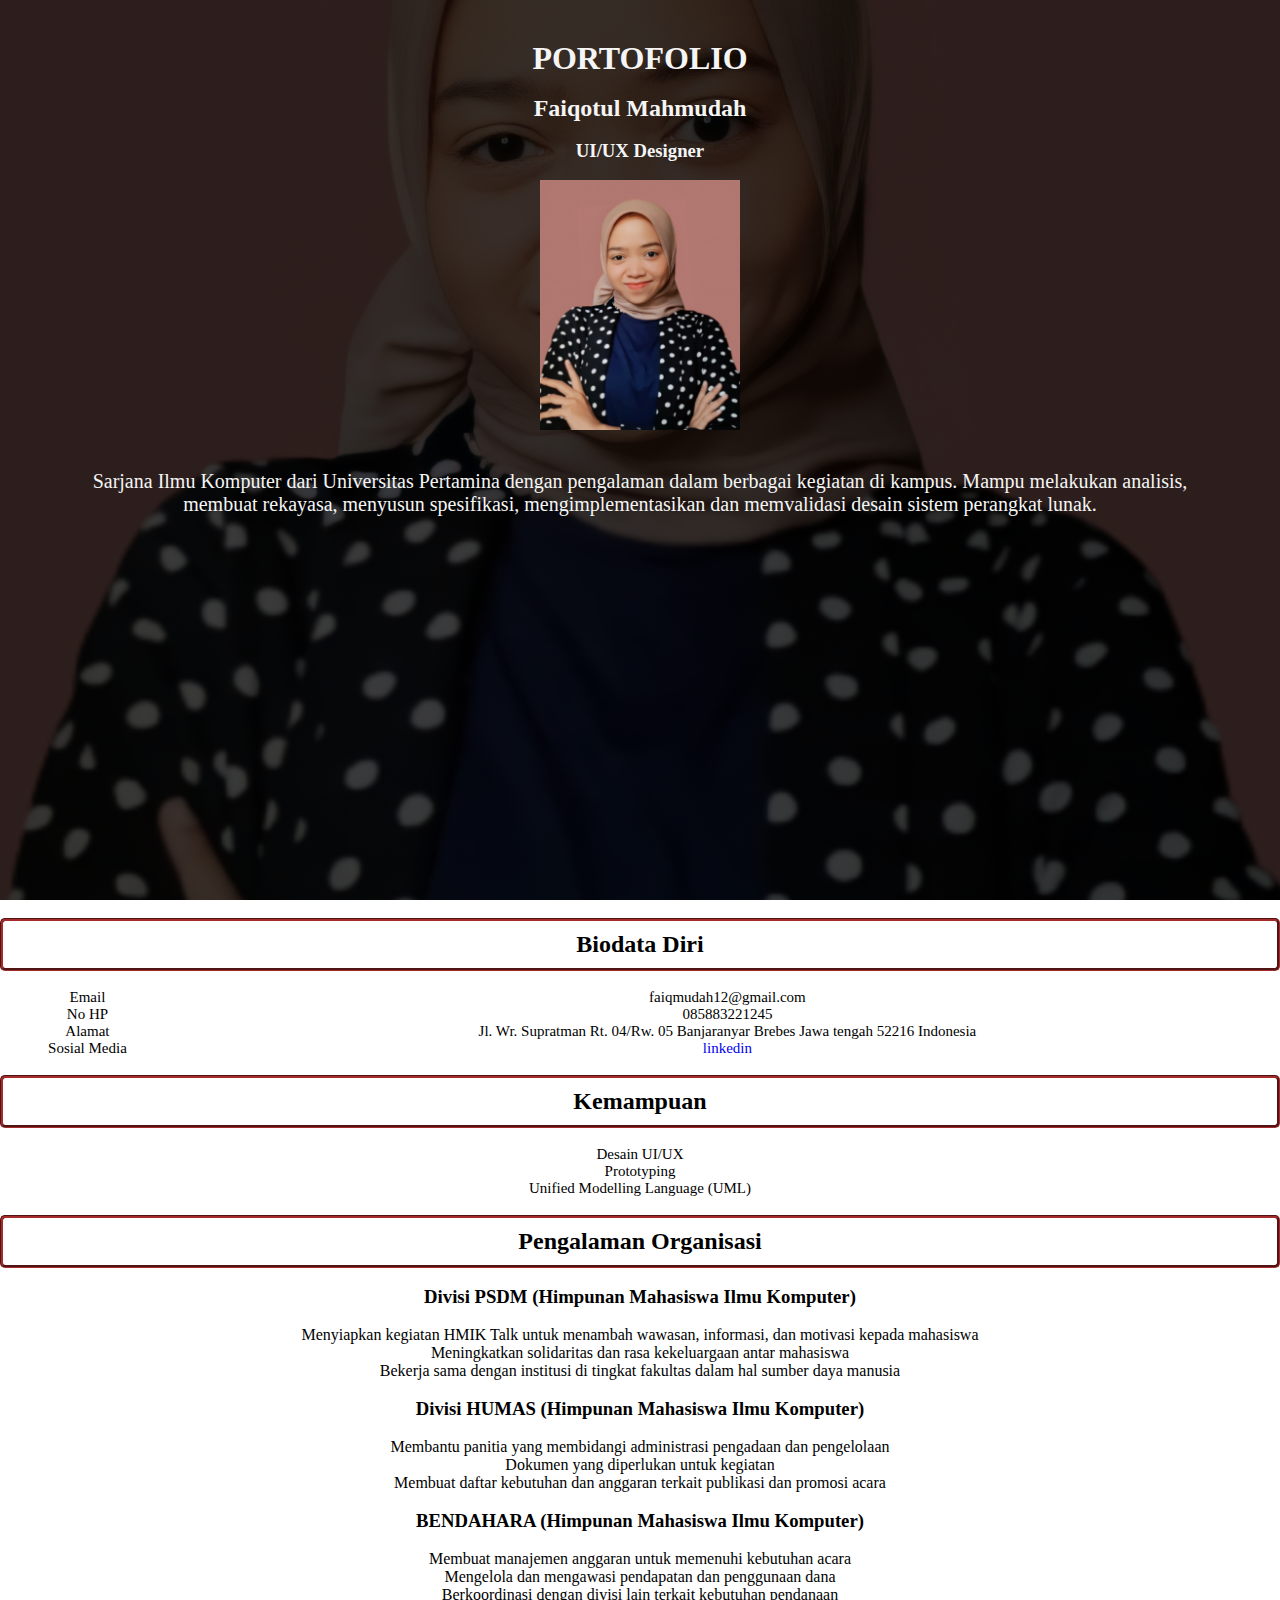
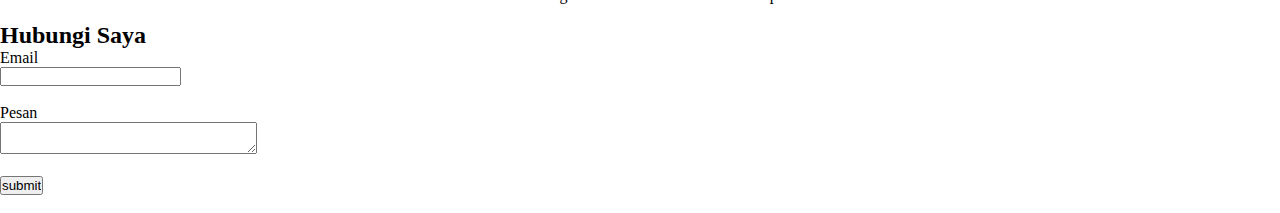
==== indexp.html @ e0c28a91 "Praktikum 4" ====
<!DOCTYPE html>
<html>
<header>
    <meta charset="UTF-8">
    <meta name="viewport" content="width=device-width, initial-scale=1.0">
    <title>Portofolio</title>
    <link rel="stylesheet" type="text/css" href="style.css">
</header>
<body>
    <div class="utama">
        <div class="isi">
            <h1>PORTOFOLIO</h1><br>
            <h2>Faiqotul Mahmudah</h2><br>
            <h3>UI/UX Designer</h3><br>
            <img src="faiq.jpg" alt="Faiq" style="width:200px;height:250px;"><br><br><br>
            <p>Sarjana Ilmu Komputer dari Universitas Pertamina dengan
                pengalaman dalam berbagai kegiatan di kampus. Mampu
                melakukan analisis, membuat rekayasa, menyusun
                spesifikasi, mengimplementasikan dan memvalidasi desain
                sistem perangkat lunak.</p>
        </div>
    </div>

    <div class="content">
        <section><br>
        <h2>Biodata Diri</h2><br>
            <table>
                <tr>
                    <td>Email</td>
                    <td>faiqmudah12@gmail.com</td>
                </tr>
                <tr>
                    <td>No HP</td>
                    <td>085883221245</td>
                </tr>
                <tr>
                    <td>Alamat</td>
                    <td>Jl. Wr. Supratman Rt. 04/Rw. 05 
                        Banjaranyar Brebes Jawa tengah
                        52216
                        Indonesia</td>
                </tr>
                <tr>
                    <td>Sosial Media</td>
                    <td><a href="https://www.linkedin.com/in/faiqotul-mahmudah-0a94881a4/">linkedin</a></td>
                </tr>
            </table>
        </section><br>
        <h2>Kemampuan</h2><br>
        <table>
            <tr>
                <td>Desain UI/UX</td>
            </tr>
            <tr>
                <td>Prototyping</td>
            </tr>
            <tr>
                <td>Unified Modelling Language (UML)</td>
            </tr>
        </table><br>
        <h2>Pengalaman Organisasi</h2><br>

        <h3>Divisi PSDM (Himpunan Mahasiswa Ilmu Komputer)</h3><br>
        <ul class="a">
            <li>Menyiapkan kegiatan HMIK Talk untuk menambah wawasan, informasi, dan
                motivasi kepada mahasiswa</li>
            <li>Meningkatkan solidaritas dan rasa kekeluargaan antar mahasiswa</li>
            <li>Bekerja sama dengan institusi di tingkat fakultas dalam hal sumber daya
                manusia</li>
        </ul><br>
        <h3>Divisi HUMAS (Himpunan Mahasiswa Ilmu Komputer)</h3><br>
        <ul>
            <li>Membantu panitia yang membidangi administrasi pengadaan dan
                pengelolaan</li>
            <li>Dokumen yang diperlukan untuk kegiatan</li>
            <li>Membuat daftar kebutuhan dan anggaran terkait publikasi dan promosi
                acara</li>
        </ul><br>
        <h3>BENDAHARA (Himpunan Mahasiswa Ilmu Komputer)</h3><br>
        <ul>
            <li>Membuat manajemen anggaran untuk memenuhi kebutuhan acara</li>
            <li>Mengelola dan mengawasi pendapatan dan penggunaan dana</li>
            <li>Berkoordinasi dengan divisi lain terkait kebutuhan pendanaan</li>
        </ul> 
    </div><br>
    
        <h2>Hubungi Saya</h2>
        <form action="">
            <label for="email">Email</label><br>
            <input type="email" tabindex="0"><br><br>
            <label for="message">Pesan</label><br>
            <textarea name="messege" id="message" cols="30" rows=""10></textarea><br><br>
            <input type="submit" value="submit">
        </form>
        <br>
    </main>
</body>
</html>
---- style.css ----
*{
    margin: 0;
    padding: 0;
    text-decoration: none;
}

.utama{
    width: 100%;
    height: 100vh;
    background-image: linear-gradient(rgba(0,0,0,0.75),rgba(0,0,0,0.75)), url("faiq.jpg");
    background-size: cover;
    background-position: center;
    text-align: center;
}

.isi{
    width: 90%;
    margin: auto;
    padding: 40px 0;
    text-align: center;
    color: whitesmoke;
}

.isi p{
    font-size: 20px;
}

.content{
    text-align: center;
    color: black;
}

.content h2{
    padding: 10px 0;
    border: groove;
    border-color: brown;
    border-radius: 5px;
    border
}

table {
    border-collapse: collapse;
    width: 100%;
    font-size: 15px;
}
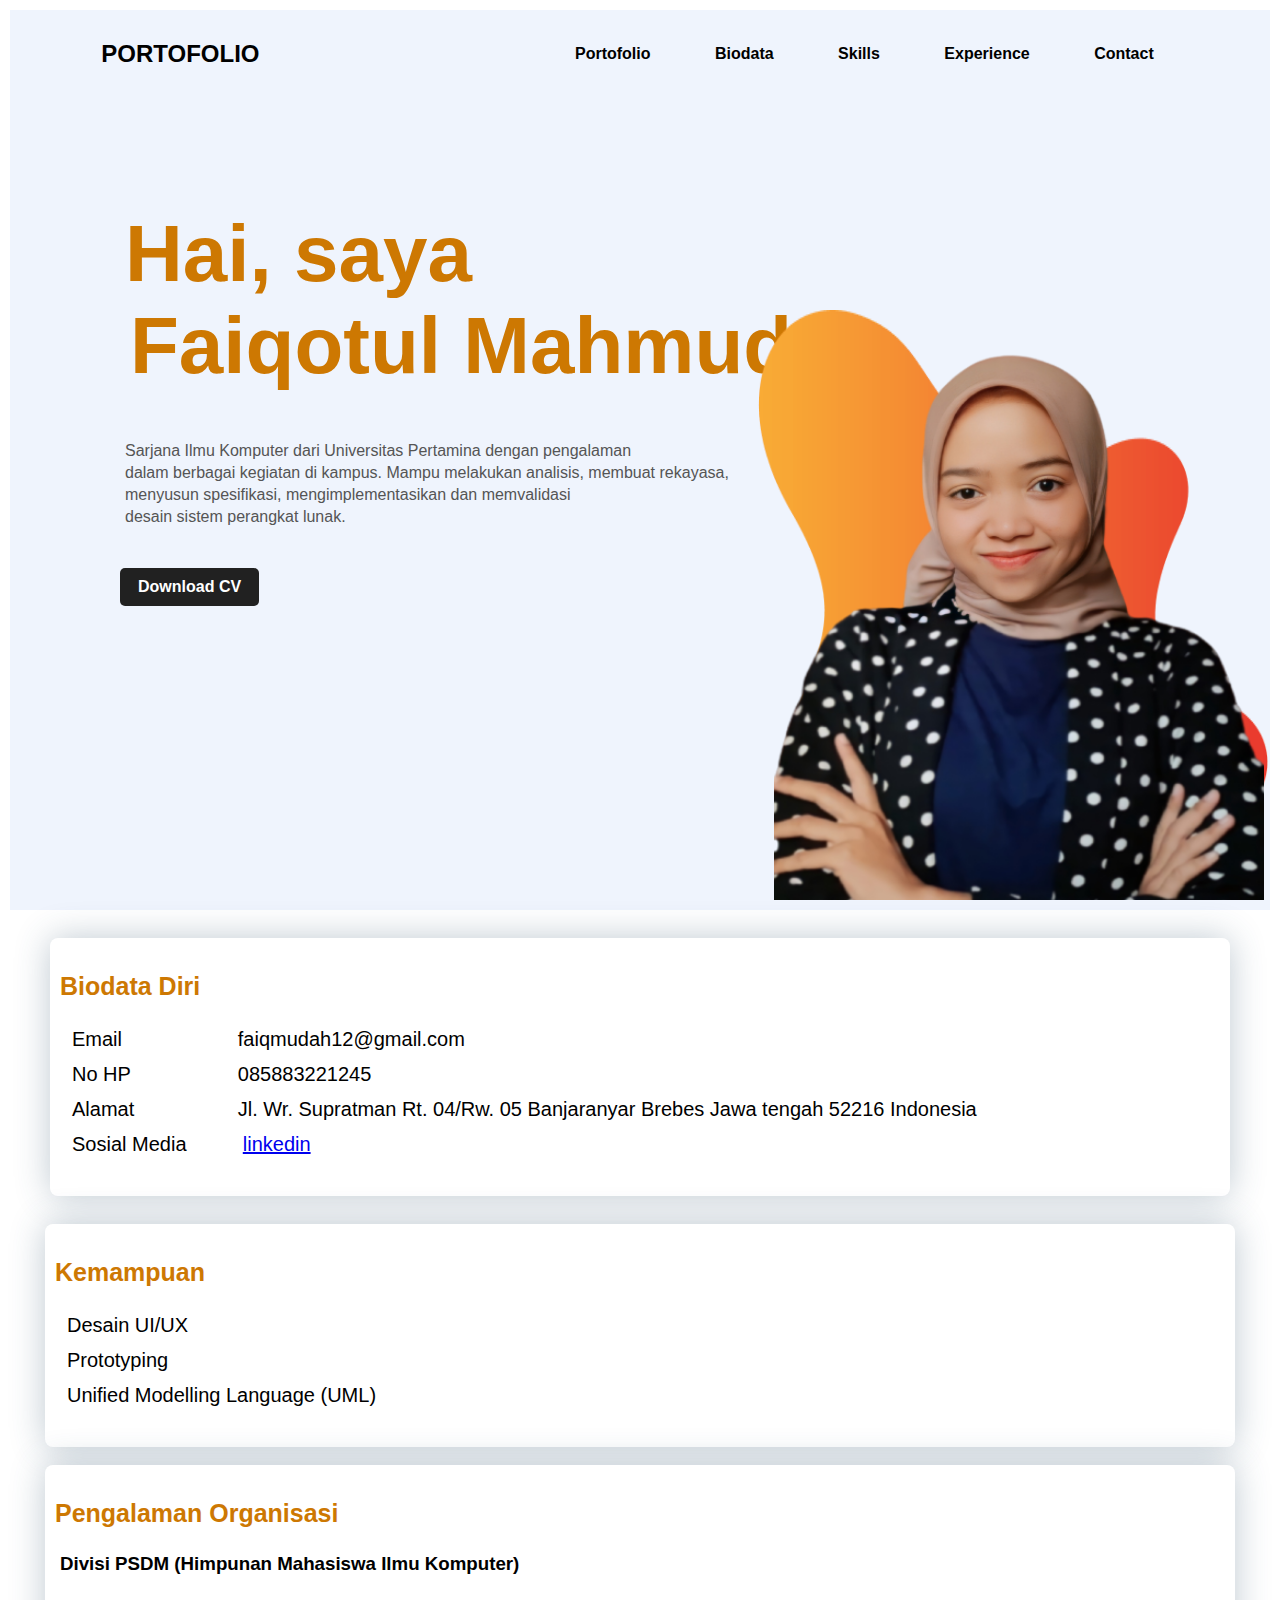
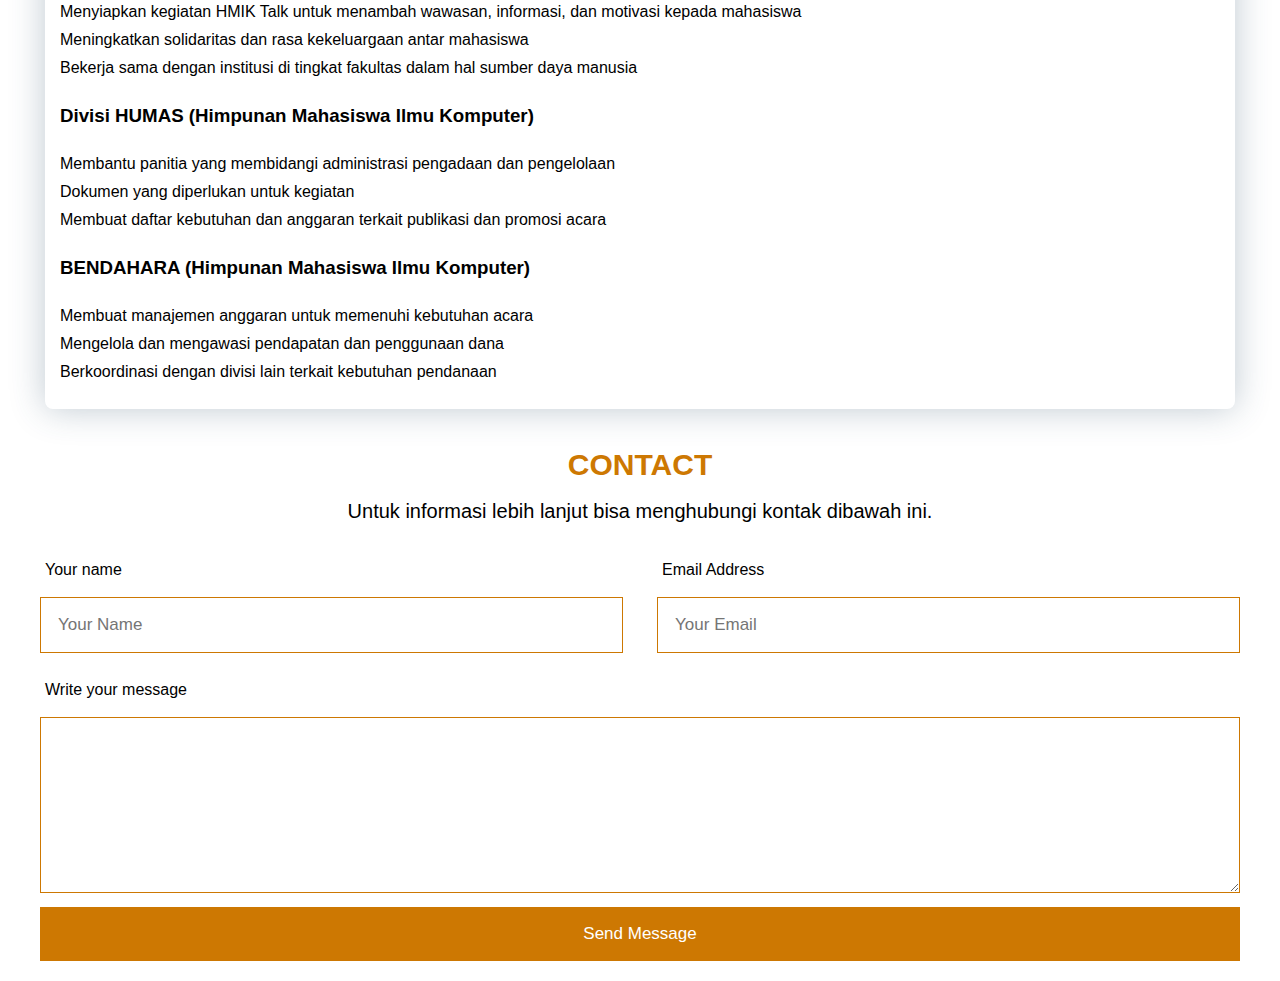
==== commit 1be2b903: "Praktikum 5" ====
--- a/indexp.html
+++ b/indexp.html
@@ -2,97 +2,149 @@
 <html>
 <header>
     <meta charset="UTF-8">
+    <meta http-equiv="X-UA-Compatible" content="IE=edge">
     <meta name="viewport" content="width=device-width, initial-scale=1.0">
     <title>Portofolio</title>
     <link rel="stylesheet" type="text/css" href="style.css">
 </header>
+
 <body>
-    <div class="utama">
-        <div class="isi">
-            <h1>PORTOFOLIO</h1><br>
-            <h2>Faiqotul Mahmudah</h2><br>
-            <h3>UI/UX Designer</h3><br>
-            <img src="faiq.jpg" alt="Faiq" style="width:200px;height:250px;"><br><br><br>
+    <div class="hero">
+        <nav>
+            <h2>PORTOFOLIO</h2>
+            <ul>
+                <li><a href="#">Portofolio</a></li>
+                <li><a href="#">Biodata</a></li>
+                <li><a href="#">Skills</a></li>
+                <li><a href="#">Experience</a></li>
+                <li><a href="#">Contact</a></li>
+            </ul>
+        </nav>
+        <div class="bio">
+            <h1>Hai, saya<br><span>Faiqotul Mahmudah</span></h1><br>
             <p>Sarjana Ilmu Komputer dari Universitas Pertamina dengan
-                pengalaman dalam berbagai kegiatan di kampus. Mampu
-                melakukan analisis, membuat rekayasa, menyusun
-                spesifikasi, mengimplementasikan dan memvalidasi desain
+                pengalaman <br> dalam berbagai kegiatan di kampus. Mampu
+                melakukan analisis, membuat rekayasa, <br>menyusun
+                spesifikasi, mengimplementasikan dan memvalidasi <br>desain
                 sistem perangkat lunak.</p>
+            <a href="#">Download CV</a>
+        </div>
+        <div class="images">
+            <img src="shape.png" style="width:520px;height:600px;">
+            <img src="faik.png" style="width:500px;height:600px;">
         </div>
     </div>
 
-    <div class="content">
-        <section><br>
-        <h2>Biodata Diri</h2><br>
-            <table>
-                <tr>
-                    <td>Email</td>
-                    <td>faiqmudah12@gmail.com</td>
-                </tr>
-                <tr>
-                    <td>No HP</td>
-                    <td>085883221245</td>
-                </tr>
-                <tr>
-                    <td>Alamat</td>
-                    <td>Jl. Wr. Supratman Rt. 04/Rw. 05 
-                        Banjaranyar Brebes Jawa tengah
-                        52216
-                        Indonesia</td>
-                </tr>
-                <tr>
-                    <td>Sosial Media</td>
-                    <td><a href="https://www.linkedin.com/in/faiqotul-mahmudah-0a94881a4/">linkedin</a></td>
-                </tr>
-            </table>
-        </section><br>
-        <h2>Kemampuan</h2><br>
-        <table>
-            <tr>
-                <td>Desain UI/UX</td>
-            </tr>
-            <tr>
-                <td>Prototyping</td>
-            </tr>
-            <tr>
-                <td>Unified Modelling Language (UML)</td>
-            </tr>
-        </table><br>
-        <h2>Pengalaman Organisasi</h2><br>
+    <div id="main">
+        <section>
+            <div id="content"><br>
+                <div class="row icon-boxes">
+                    <div class="icon-box">
+                        <div class="col-md-6 col-lg-3 d-flex align-items-stretch mb-5 mb-lg-0" data-aos="zoom-in" data-aos-delay="200"></div>
+                        <h2>Biodata Diri</h2><br>
+                            <table>
+                                <tr>
+                                    <td>Email</td>
+                                    <td>faiqmudah12@gmail.com</td>
+                                </tr>
+                                <tr>
+                                    <td>No HP</td>
+                                    <td>085883221245</td>
+                                </tr>
+                                <tr>
+                                    <td>Alamat</td>
+                                    <td>Jl. Wr. Supratman Rt. 04/Rw. 05 
+                                        Banjaranyar Brebes Jawa tengah
+                                        52216
+                                        Indonesia</td>
+                                </tr>
+                                <tr>
+                                    <td>Sosial Media</td>
+                                    <td><a href="https://www.linkedin.com/in/faiqotul-mahmudah-0a94881a4/">linkedin</a></td>
+                                </tr>
+                            </table>
+                        </div>
+                    </div><br>
+                    
+                    <div class="icon-box">
+                        <div class="col-md-6 col-lg-3 d-flex align-items-stretch mb-5 mb-lg-0" data-aos="zoom-in" data-aos-delay="300"></div>
+                        <h2>Kemampuan</h2><br>
+                            <table>
+                                <tr>
+                                    <td>Desain UI/UX</td>
+                                </tr>
+                                <tr>
+                                    <td>Prototyping</td>
+                                </tr>
+                                <tr>
+                                    <td>Unified Modelling Language (UML)</td>
+                                </tr>
+                            </table>
+                    </div><br>
 
-        <h3>Divisi PSDM (Himpunan Mahasiswa Ilmu Komputer)</h3><br>
-        <ul class="a">
-            <li>Menyiapkan kegiatan HMIK Talk untuk menambah wawasan, informasi, dan
-                motivasi kepada mahasiswa</li>
-            <li>Meningkatkan solidaritas dan rasa kekeluargaan antar mahasiswa</li>
-            <li>Bekerja sama dengan institusi di tingkat fakultas dalam hal sumber daya
-                manusia</li>
-        </ul><br>
-        <h3>Divisi HUMAS (Himpunan Mahasiswa Ilmu Komputer)</h3><br>
-        <ul>
-            <li>Membantu panitia yang membidangi administrasi pengadaan dan
-                pengelolaan</li>
-            <li>Dokumen yang diperlukan untuk kegiatan</li>
-            <li>Membuat daftar kebutuhan dan anggaran terkait publikasi dan promosi
-                acara</li>
-        </ul><br>
-        <h3>BENDAHARA (Himpunan Mahasiswa Ilmu Komputer)</h3><br>
-        <ul>
-            <li>Membuat manajemen anggaran untuk memenuhi kebutuhan acara</li>
-            <li>Mengelola dan mengawasi pendapatan dan penggunaan dana</li>
-            <li>Berkoordinasi dengan divisi lain terkait kebutuhan pendanaan</li>
-        </ul> 
-    </div><br>
+                    <div class="icon-box">
+                        <div class="col-md-6 col-lg-3 d-flex align-items-stretch mb-5 mb-lg-0" data-aos="zoom-in" data-aos-delay="400"></div>
+                        <h2>Pengalaman Organisasi</h2><br>
+                        <h3>Divisi PSDM (Himpunan Mahasiswa Ilmu Komputer)</h3><br>
+                        <ul>
+                            <li>Menyiapkan kegiatan HMIK Talk untuk menambah wawasan, informasi, dan
+                                motivasi kepada mahasiswa</li>
+                            <li>Meningkatkan solidaritas dan rasa kekeluargaan antar mahasiswa</li>
+                            <li>Bekerja sama dengan institusi di tingkat fakultas dalam hal sumber daya
+                                manusia</li>
+                        </ul><br>
+                        <h3>Divisi HUMAS (Himpunan Mahasiswa Ilmu Komputer)</h3><br>
+                        <ul>
+                            <li>Membantu panitia yang membidangi administrasi pengadaan dan
+                                pengelolaan</li>
+                            <li>Dokumen yang diperlukan untuk kegiatan</li>
+                            <li>Membuat daftar kebutuhan dan anggaran terkait publikasi dan promosi
+                                acara</li>
+                        </ul><br>
+                        <h3>BENDAHARA (Himpunan Mahasiswa Ilmu Komputer)</h3><br>
+                        <ul>
+                            <li>Membuat manajemen anggaran untuk memenuhi kebutuhan acara</li>
+                            <li>Mengelola dan mengawasi pendapatan dan penggunaan dana</li>
+                            <li>Berkoordinasi dengan divisi lain terkait kebutuhan pendanaan</li>
+                        </ul> 
+                    </div>
+                </div> 
+            </div><br>
+        </section>
     
-        <h2>Hubungi Saya</h2>
-        <form action="">
-            <label for="email">Email</label><br>
-            <input type="email" tabindex="0"><br><br>
-            <label for="message">Pesan</label><br>
-            <textarea name="messege" id="message" cols="30" rows=""10></textarea><br><br>
-            <input type="submit" value="submit">
-        </form>
-        <br>
-    </main>
+        <!-- Contact Section -->
+        <section id="contact" class="contact">
+            <div class="container">
+                <div class="section-title">
+                    <h2>CONTACT</h2><br>
+                    <p>Untuk informasi lebih lanjut bisa menghubungi kontak dibawah ini.</p><br>
+                </div>
+
+                <div class="icon-box">
+                    <div class="form">
+                        <form action="">
+                          <p>
+                            <label for="">Your name</label><br><br>
+                            <input type="text" name="name" class="form-control" id="name" placeholder="Your Name" required>
+                          </p>
+                          <p>
+                            <label for="">Email Address</label><br><br>
+                            <input type="email" class="form-control" name="email" id="email" placeholder="Your Email" required><br><br>
+                          </p>
+                          <p>
+                            <label for="">Write your message</label><br><br>
+                            <textarea name="" id="" cols="30" rows="7"></textarea>
+                          </p>
+                          <p>
+                            <button>Send Message</button>
+                          </p>
+                        </form>
+                    </div>
+                </div>
+            </div>
+        </section>
+        <!-- End Contact Section -->
+
+    </div>
 </body>
 </html>--- a/style.css
+++ b/style.css
@@ -1,46 +1,194 @@
-*{
+*{  
     margin: 0;
     padding: 0;
+    padding-left: 5px;
+    padding-right: 5px;
+    padding-bottom: 10px;
+    font-family: sans-serif;
+    box-sizing: border-box;
+}
+/* CLASS HERO */
+.hero{
+    position: relative;
+    width: 100%;
+    height: 100vh;
+    background: #eff4fd;
+}
+nav{
+    display: flex;
+    width: 87%;
+    margin: auto;
+    padding: 25px 0;
+    align-items: center;
+    justify-content: space-between;
+}
+nav ul li{
+    display: inline-block;
+    list-style: none;
+    margin: 10px 20px;
+}
+nav ul li a{
     text-decoration: none;
+    color: black;
+    font-weight: bold;
+}
+nav ul li a:hover{
+    color: rgb(205, 120, 2);
+}
+/* END CLASS HERO */
+
+/* CLASS BIO */
+.bio{
+    margin-left: 8%;
+    margin-top: 8%;
+}
+.bio h1{
+    font-size: 80px;
+    color: rgb(205, 120, 2);
+    margin-bottom: 20px;
+}
+span{
+    color: rgb(205, 120, 2);
+}
+.bio p{
+    color: #555;
+    line-height: 22px;
+}
+.bio a{
+    background: #212121;
+    padding: 10px 18px;
+    text-decoration: none;
+    font-weight: bold;
+    color: #fff;
+    display: inline-block;
+    margin: 30px 0;
+    border-radius: 5px;
+}
+.images{
+    height: 80%;
+    position: absolute;
+    bottom: 0;
+    right: 100px;
+}
+.images img{
+    height: 100%;
+    position: absolute;
+    left: 92%;
+    bottom: 0;
+    transform: translateX(-80%);
+    transition: bottom 5s, left 1s;
 }
 
-.utama{
-    width: 100%;
-    height: 100vh;
-    background-image: linear-gradient(rgba(0,0,0,0.75),rgba(0,0,0,0.75)), url("faiq.jpg");
-    background-size: cover;
-    background-position: center;
-    text-align: center;
+/* END CLASS BIO */
+
+h1, h2, h3 {
+    font-family: "Raleway", sans-serif;
 }
 
-.isi{
-    width: 90%;
-    margin: auto;
-    padding: 40px 0;
-    text-align: center;
-    color: whitesmoke;
+#main{
+    padding-left: 30px;
+    padding-right: 30px;
 }
 
-.isi p{
+#content{
+    width: 100%;
+    margin: auto;
+    padding: 10px 0;
+    text-align: left;
+    color: black;
+}
+
+.content p{
+    font-size: 12px;
+}
+
+.content h1 {
+    margin: 0;
+    font-size: 56px;
+    color: whitesmoke;
+    font-family: "Poppins", sans-serif;
+}
+
+#content .icon-box{
+    padding: 18px 10px;
+    padding-right: 5px;
+    position: relative;
+    overflow: hidden;
+    background: #fff;
+    box-shadow: 0 0 35px 0 rgba(47, 81, 105, 0.308);
+    transition: all 0.3s ease-in-out;
+    border-radius: 8px;
+    z-index: 1;
+}
+#content .icon-box h2{
+    line-height:20px;
+    padding: 10px 0;
+    color: rgb(205, 120, 2);
+    font-weight: 700;
+    margin-bottom: 2px;
+    font-size: 25px;
+}
+#content .icon-box .title a {
+    color: #124265;
+    transition: 0.3s;
+}
+#content .icon-box:hover {
+    transform: scale(1.08);
+}
+table {
+    width: 100%;
     font-size: 20px;
 }
 
-.content{
+/* Contact */
+.contact .section-title h2{
+    font-size: 30px;
+    font-weight: 800;
+    line-height: 15px;
+    text-align: center;
+    color: rgb(205, 120, 2);
+    font-family: "Poppins", sans-serif;
+}
+.contact .section-title p{
+    font-size: 20px;
     text-align: center;
     color: black;
+    font-family: "Poppins", sans-serif;
 }
-
-.content h2{
-    padding: 10px 0;
-    border: groove;
-    border-color: brown;
-    border-radius: 5px;
-    border
+.icon-box .form button{
+    color: #fff;
 }
-
-table {
-    border-collapse: collapse;
+form p {
+    float: left;
+    width: 49%;
+}
+form p:not(:nth-child(2n)) {
+    margin-right: 2%;
+}
+form p:last-child {
+    clear: both;
     width: 100%;
-    font-size: 15px;
 }
-
+form p:nth-last-child(2) {
+    clear: both;
+    width: 100%;
+}
+ul {
+    list-style: none;
+    padding: 0;
+}
+button, input, textarea {
+    width: 100%;
+    border: 1px solid rgb(205, 120, 2);
+    font-size: 17px;
+    padding: 1em;
+}
+button {
+    background: rgb(205, 120, 2);
+    width: 100%;
+    border: 0;
+}
+button:hover, button:focus {
+    background: rgb(205, 120, 2);
+    outline: 0;
+}
